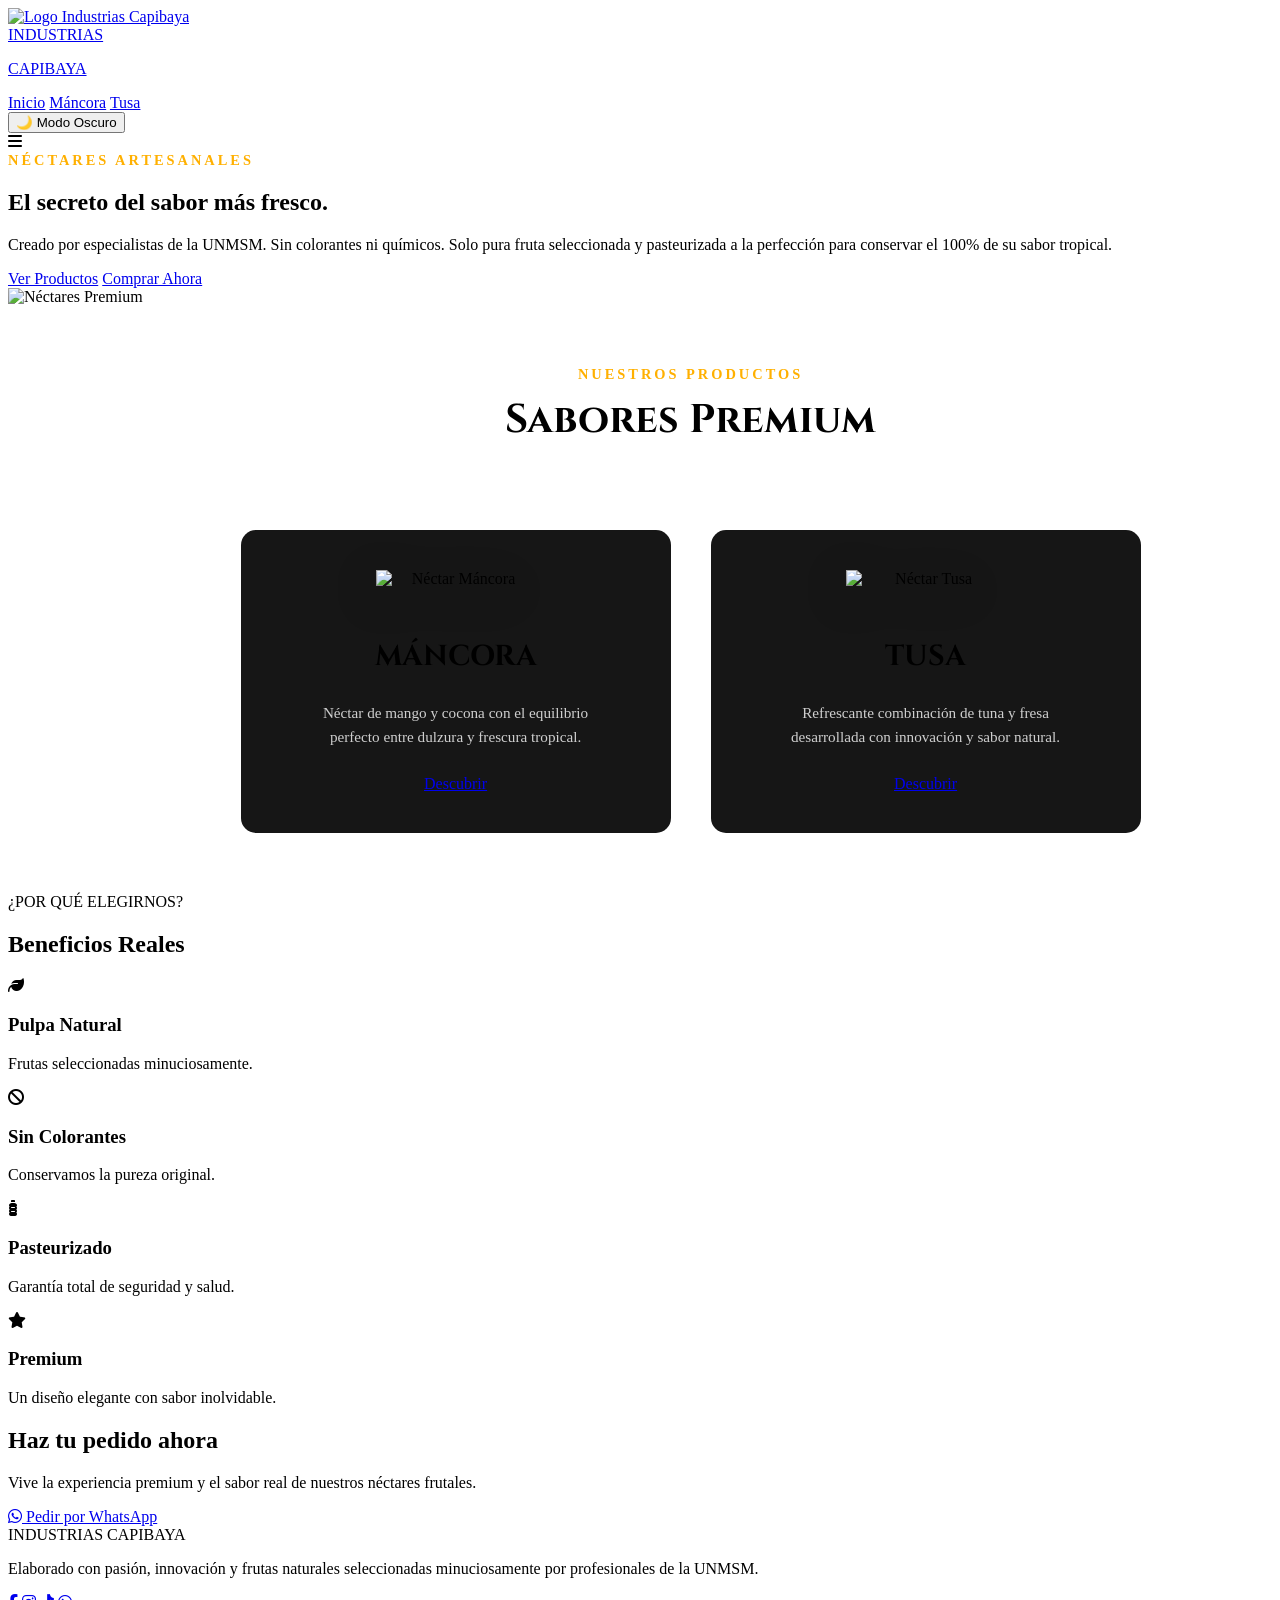
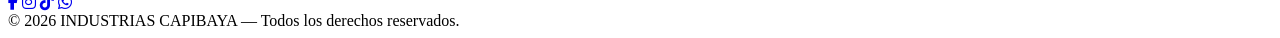
==== index.html @ 1cc76d68 "Add files via upload" ====
<!DOCTYPE html>
<html lang="es">
<head>
  <meta charset="UTF-8">
  <meta name="viewport" content="width=device-width, initial-scale=1.0">
  <title>INDUSTRIAS CAPIBAYA | Néctares Artesanales Premium</title>
  <link rel="stylesheet" href="css/styles.css">
  <link rel="preconnect" href="https://fonts.googleapis.com">
  <link rel="preconnect" href="https://fonts.gstatic.com" crossorigin>
  <link href="https://fonts.googleapis.com/css2?family=Cinzel:wght@500;700&family=Poppins:wght@300;400;500;600;700&display=swap" rel="stylesheet">
  <link rel="stylesheet" href="https://cdnjs.cloudflare.com/ajax/libs/font-awesome/6.5.2/css/all.min.css">
  <link rel="icon" href="img/logo.png">
</head>

<body data-page="home">

  <header class="header">
    <a href="index.html" class="logo">
      <img src="img/logo.png" alt="Logo Industrias Capibaya" class="logo__img">
      <div class="logo__text-container">
        <span class="logo__brand">INDUSTRIAS</span>
        <p class="logo__tagline">CAPIBAYA</p>
      </div>
    </a>

    <nav class="navbar" id="navbar">
      <a href="index.html" class="navbar__link navbar__link--active">Inicio</a>
      <a href="mancora.html" class="navbar__link">Máncora</a>
      <a href="tusa.html" class="navbar__link">Tusa</a>
    </nav>

    <div class="header__actions">
      <button id="themeToggle" class="theme-toggle" aria-label="Cambiar tema visual">
        <span class="theme-toggle__icon">🌙</span>
        <span class="theme-toggle__text">Modo Oscuro</span>
      </button>
      <div class="menu-btn" id="menuBtn">
        <i class="fa-solid fa-bars"></i>
      </div>
    </div>
  </header>

  <main class="main-content">
    
  <section class="hero" id="inicio">
    <div class="hero-content">
      
      <div class="hero-text">
        <span class="hero-mini" style="color: #ffb000; letter-spacing: 3px; font-weight: 600; font-size: 0.9rem;">NÉCTARES ARTESANALES</span>
        <h1>El secreto del sabor más fresco.</h1>
        <p>
          Creado por especialistas de la UNMSM. Sin colorantes ni químicos. 
          Solo pura fruta seleccionada y pasteurizada a la perfección para conservar el 100% de su sabor tropical.
        </p>
        <div class="hero-buttons">
          <a href="#productos" class="btn btn--secondary">Ver Productos</a>
          <a href="https://wa.me/51901165662?text=Hola,%20vi%20su%20web%20y%20quiero%20más%20información" target="_blank" class="btn btn--secondary">Comprar Ahora</a>
        </div>
      </div>

      <div class="hero-img">
        <img src="img/duo-bottles.png" alt="Néctares Premium">
      </div>

    </div>
  </section>

 <section class="details-section" id="productos" style="padding: 60px 4%; width: 100%; display: flex; flex-direction: column; align-items: center;">
      
      <div style="text-align: center; margin-bottom: 50px; width: 100%; display: block;">
        <span class="hero-product__subtitle" style="color: #ffb000; letter-spacing: 3px; font-weight: 600; font-size: 0.9rem; display: block; margin-bottom: 5px;">NUESTROS PRODUCTOS</span>
        <h2 style="font-family: 'Cinzel', serif; font-size: 2.5rem; margin-top: 10px; color: inherit; display: block;">Sabores Premium</h2>
      </div>

      <div class="ingredients-grid" style="display: grid; grid-template-columns: repeat(auto-fit, minmax(280px, 1fr)); gap: 40px; width: 100%; max-width: 900px; margin: 0 auto; padding: 0 20px;">
        
        <div class="ingredient-card product-card--mancora" style="padding: 40px 20px; background: var(--bg-card, #161616); border-radius: 15px; display: flex; flex-direction: column; align-items: center; text-align: center; transition: all 0.3s ease;">
          <img src="img/mancora-bottle.png" alt="Néctar Máncora" style="width: 100%; max-width: 160px; height: auto; margin-bottom: 20px; filter: drop-shadow(0 10px 20px rgba(0,0,0,0.3)); object-fit: contain;">
          <h3 style="font-family: 'Cinzel', serif; font-size: 1.8rem; margin-bottom: 10px; color: inherit;">MÁNCORA</h3>
          <p style="color: var(--text-muted, #cfcfcf); font-size: 0.95rem; line-height: 1.6; margin-bottom: 25px; max-width: 280px;">Néctar de mango y cocona con el equilibrio perfecto entre dulzura y frescura tropical.</p>
          <a href="mancora.html" class="btn btn--primary btn--discover" style="margin-top: auto;">Descubrir</a>
        </div>

        <div class="ingredient-card product-card--tusa" style="padding: 40px 20px; background: var(--bg-card, #161616); border-radius: 15px; display: flex; flex-direction: column; align-items: center; text-align: center; transition: all 0.3s ease;">
          <img src="img/tusa-bottle.png" alt="Néctar Tusa" style="width: 100%; max-width: 160px; height: auto; margin-bottom: 20px; filter: drop-shadow(0 10px 20px rgba(0,0,0,0.3)); object-fit: contain;">
          <h3 style="font-family: 'Cinzel', serif; font-size: 1.8rem; margin-bottom: 10px; color: inherit;">TUSA</h3>
          <p style="color: var(--text-muted, #cfcfcf); font-size: 0.95rem; line-height: 1.6; margin-bottom: 25px; max-width: 280px;">Refrescante combinación de tuna y fresa desarrollada con innovación y sabor natural.</p>
          <a href="tusa.html" class="btn btn--primary btn--discover" style="margin-top: auto;">Descubrir</a>
        </div>

      </div>
    </section>

    <section class="process-section" id="beneficios">
      <span class="process-section__subtitle">¿POR QUÉ ELEGIRNOS?</span>
      <h2 class="process-section__title">Beneficios Reales</h2>
      
      <div class="ingredients-grid" style="grid-template-columns: repeat(auto-fit, minmax(220px, 1fr)); gap: 25px;">
        <div class="ingredient-card">
          <i class="fa-solid fa-leaf ingredient-card__icon"></i>
          <h3 class="ingredient-card__name">Pulpa Natural</h3>
          <p class="ingredient-card__desc">Frutas seleccionadas minuciosamente.</p>
        </div>
        <div class="ingredient-card">
          <i class="fa-solid fa-ban ingredient-card__icon"></i>
          <h3 class="ingredient-card__name">Sin Colorantes</h3>
          <p class="ingredient-card__desc">Conservamos la pureza original.</p>
        </div>
        <div class="ingredient-card">
          <i class="fa-solid fa-bottle-water ingredient-card__icon"></i>
          <h3 class="ingredient-card__name">Pasteurizado</h3>
          <p class="ingredient-card__desc">Garantía total de seguridad y salud.</p>
        </div>
        <div class="ingredient-card">
          <i class="fa-solid fa-star ingredient-card__icon"></i>
          <h3 class="ingredient-card__name">Premium</h3>
          <p class="ingredient-card__desc">Un diseño elegante con sabor inolvidable.</p>
        </div>
      </div>
    </section>

    <section class="cta-banner">
      <div class="cta-banner__container">
        <h2 class="cta-banner__title">Haz tu pedido ahora</h2>
        <p class="cta-banner__text">Vive la experiencia premium y el sabor real de nuestros néctares frutales.</p>
        <a href="https://wa.me/51903060259?text=Hola,%20vi%20su%20web%20y%20quiero%20hacer%20un%20pedido" target="_blank" class="btn btn--whatsapp">
          <i class="fa-brands fa-whatsapp"></i> Pedir por WhatsApp
        </a>
      </div>
    </section>

  </main>

  <footer class="footer">
    <div class="footer__logo-title">INDUSTRIAS CAPIBAYA</div>
    <p class="footer__desc">Elaborado con pasión, innovación y frutas naturales seleccionadas minuciosamente por profesionales de la UNMSM.</p>
    <div class="footer__socials">
      <a href="#" class="footer__social-link" aria-label="Facebook"><i class="fa-brands fa-facebook-f"></i></a>
      <a href="#" class="footer__social-link" aria-label="Instagram"><i class="fa-brands fa-instagram"></i></a>
      <a href="#" class="footer__social-link" aria-label="TikTok"><i class="fa-brands fa-tiktok"></i></a>
      <a href="https://wa.me/51901165662" target="_blank" class="footer__social-link" aria-label="WhatsApp"><i class="fa-brands fa-whatsapp"></i></a>
    </div>
    <div class="footer__copy">
      &copy; 2026 INDUSTRIAS CAPIBAYA — Todos los derechos reservados.
    </div>
  </footer>

  <script src="js/script.js"></script>
</body>
</html>
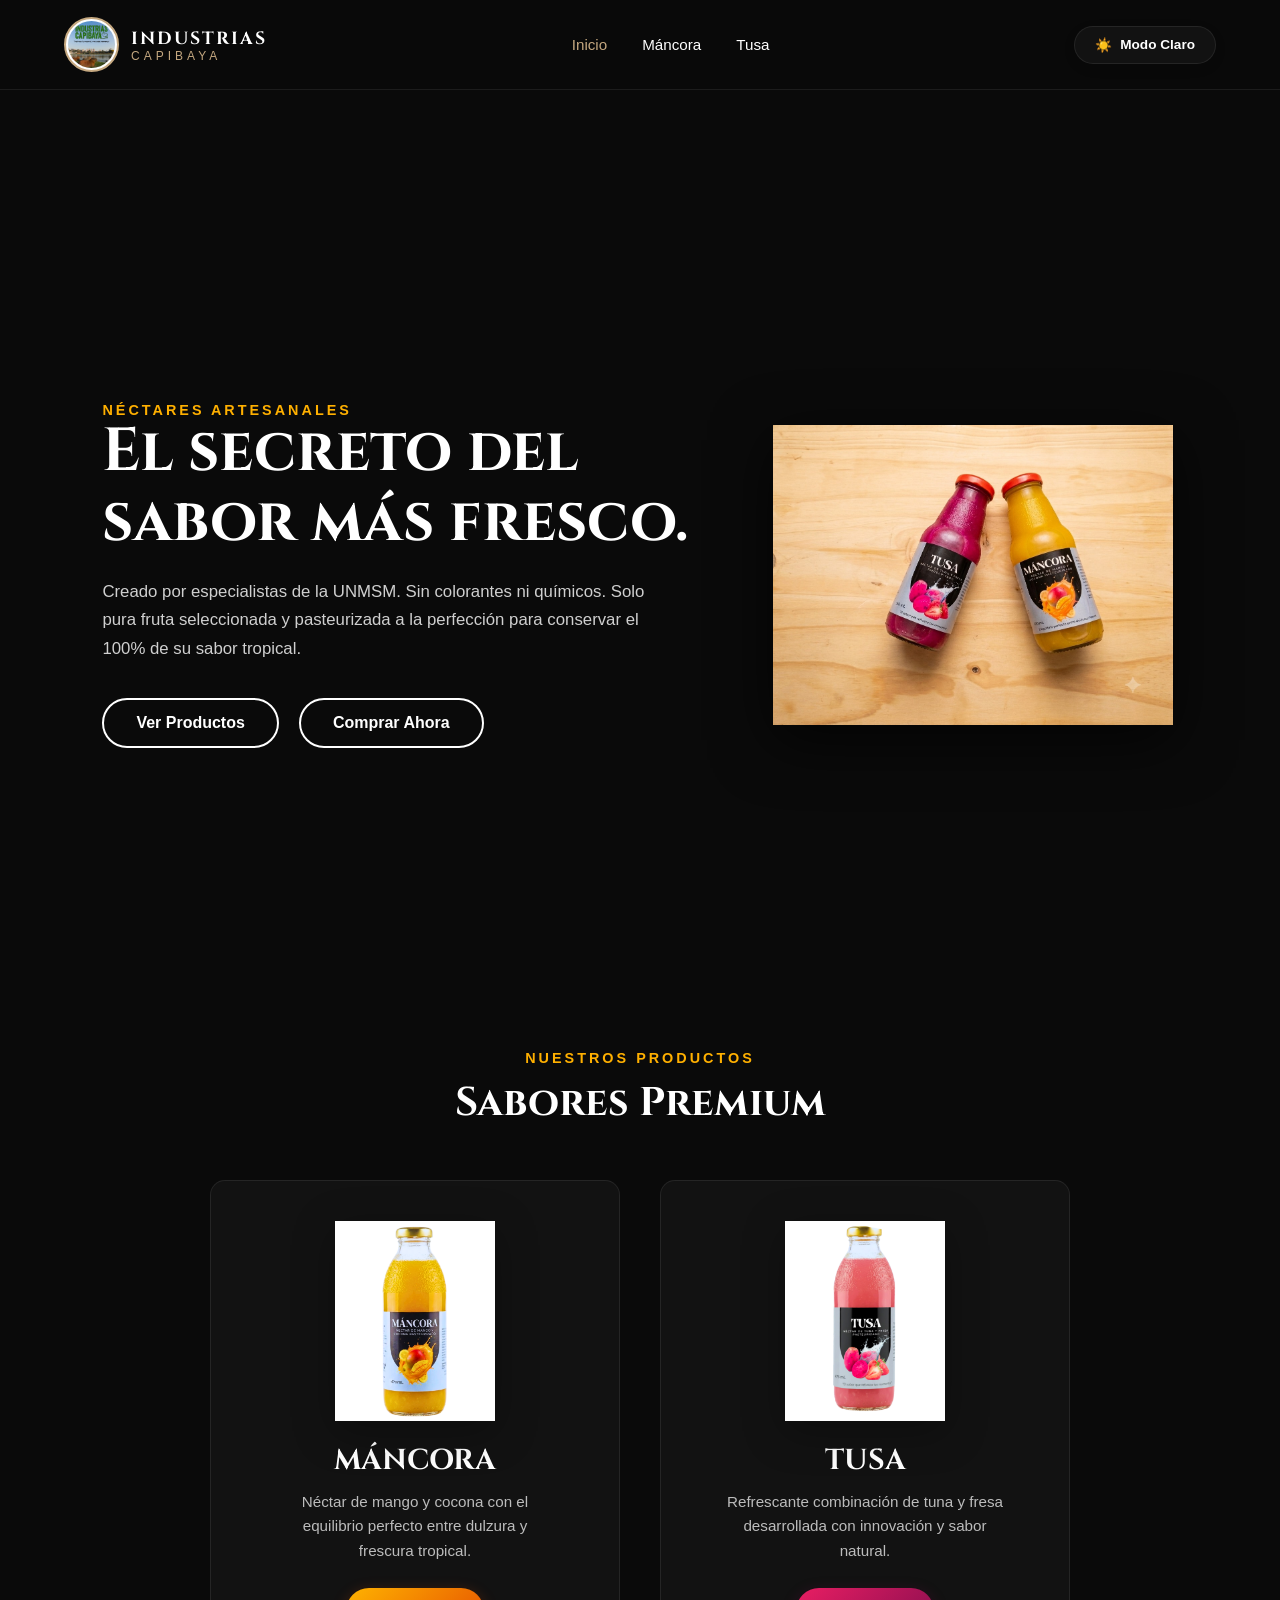
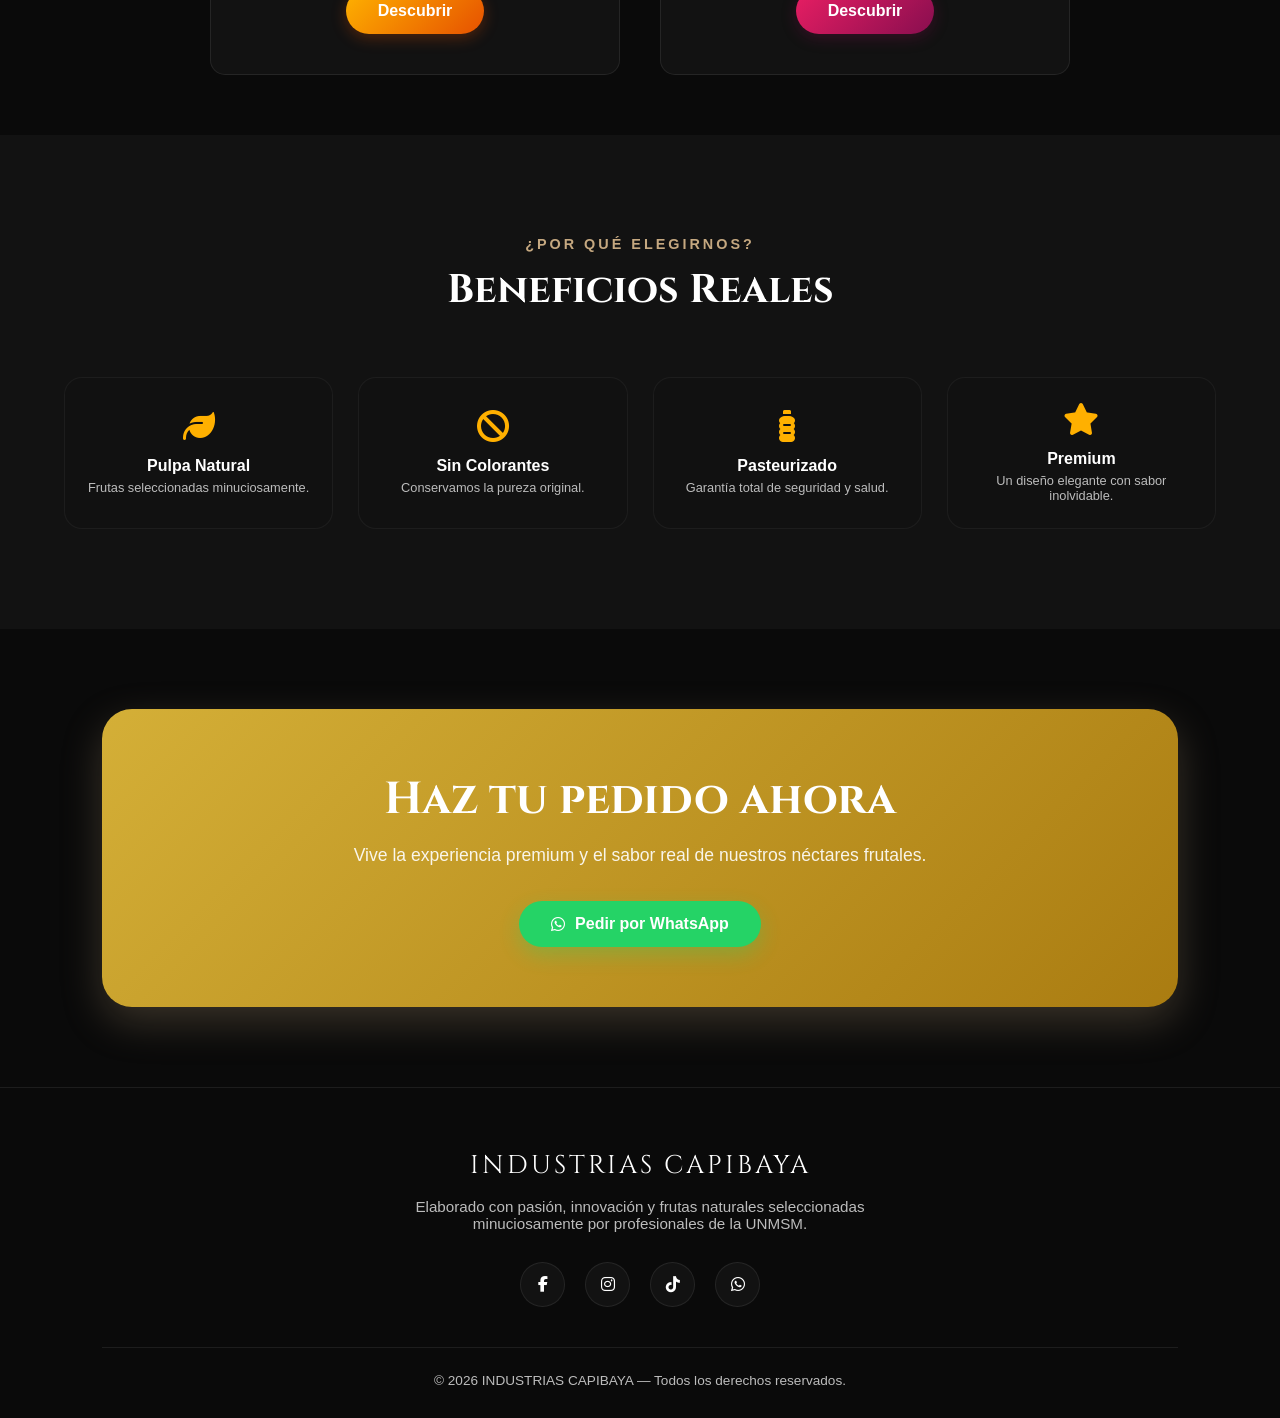
==== commit a3c07038: "Update index.html" ====
--- a/index.html
+++ b/index.html
@@ -136,7 +136,7 @@
     <p class="footer__desc">Elaborado con pasión, innovación y frutas naturales seleccionadas minuciosamente por profesionales de la UNMSM.</p>
     <div class="footer__socials">
       <a href="#" class="footer__social-link" aria-label="Facebook"><i class="fa-brands fa-facebook-f"></i></a>
-      <a href="#" class="footer__social-link" aria-label="Instagram"><i class="fa-brands fa-instagram"></i></a>
+      <a href="https://www.instagram.com/industriascapibaya.sac?utm_source=ig_web_button_share_sheet&igsh=ZDNlZDc0MzIxNw==" class="footer__social-link" aria-label="Instagram"><i class="fa-brands fa-instagram"></i></a>
       <a href="#" class="footer__social-link" aria-label="TikTok"><i class="fa-brands fa-tiktok"></i></a>
       <a href="https://wa.me/51901165662" target="_blank" class="footer__social-link" aria-label="WhatsApp"><i class="fa-brands fa-whatsapp"></i></a>
     </div>
@@ -147,4 +147,4 @@
 
   <script src="js/script.js"></script>
 </body>
-</html>+</html>
--- a/css/styles.css
+++ b/css/styles.css
@@ -0,0 +1,1031 @@
+/* ==========================================================================
+   1. VARIABLES Y CONFIGURACIÓN BASE
+   ========================================================================== */
+:root {
+    --font-primary: 'Poppins', sans-serif;
+    --font-accent: 'Cinzel', serif;
+    --transition-smooth: all 0.4s cubic-bezier(0.25, 0.8, 0.25, 1);
+    
+    /* Configuración por defecto: Modo Oscuro + Sabor TUSA */
+    --bg-main: #0a0a0a;
+    --bg-card: #121212;
+    --bg-nav: rgba(10, 10, 10, 0.75);
+    --text-main: #ffffff;
+    --text-muted: #bcbcbc;
+    --border-color: rgba(255, 255, 255, 0.08);
+    
+    /* Paleta TUSA (Magenta / Rosados Premium) */
+    --primary: #d11d5b;
+    --primary-gradient: linear-gradient(135deg, #e91e63, #880e4f);
+    --accent-glow: rgba(209, 29, 91, 0.3);
+}
+
+/* Variación de Sabor: MÁNCORA */
+body[data-product="mancora"] {
+    --primary: #ff9800;
+    --primary-gradient: linear-gradient(135deg, #ffb300, #e65100);
+    --accent-glow: rgba(255, 152, 0, 0.3);
+}
+
+/* ==========================================================================
+   VARIACIONES DE MODO CLARO (LIGHT MODE)
+   ========================================================================== */
+body.light-mode {
+    --bg-main: #f9f9f9;
+    --bg-card: #ffffff;
+    --bg-nav: rgba(249, 249, 249, 0.85);
+    --text-main: #111111;
+    --text-muted: #555555;
+    --border-color: rgba(0, 0, 0, 0.08);
+}
+
+/* Ajustes específicos de contrastes en Modo Claro */
+body.light-mode .step-process__circle {
+    background: var(--bg-card);
+    border: 2px solid var(--primary);
+}
+
+/* ==========================================================================
+   2. RESETS Y ESTILOS GLOBALES
+   ========================================================================== */
+* {
+    margin: 0;
+    padding: 0;
+    box-sizing: border-box;
+}
+
+html {
+    scroll-behavior: smooth;
+    font-size: 16px;
+}
+
+body {
+    font-family: var(--font-primary);
+    background-color: var(--bg-main);
+    color: var(--text-main);
+    overflow-x: hidden;
+    transition: var(--transition-smooth);
+}
+
+img {
+    max-width: 100%;
+    height: auto;
+}
+
+/* ==========================================================================
+   3. COMPONENTES: COMPARTIDOS (HEADER, FOOTER, BOTONES)
+   ========================================================================== */
+.header {
+    width: 100%;
+    height: 90px;
+    padding: 0 5%;
+    position: fixed;
+    top: 0;
+    left: 0;
+    display: flex;
+    justify-content: space-between;
+    align-items: center;
+    z-index: 1000;
+    backdrop-filter: blur(15px);
+    background: var(--bg-nav);
+    border-bottom: 1px solid var(--border-color);
+    transition: var(--transition-smooth);
+}
+
+.logo {
+    display: flex;
+    align-items: center;
+    gap: 12px;
+    text-decoration: none;
+}
+
+.logo__img {
+    width: 55px;
+    height: 55px;
+    border-radius: 50%;
+    border: 2px solid var(--primary);
+    background: #fff;
+    padding: 2px;
+}
+
+.logo__text-container {
+    display: flex;
+    flex-direction: column;
+}
+
+.logo__brand {
+    font-family: var(--font-accent);
+    font-size: 1.1rem;
+    font-weight: 700;
+    letter-spacing: 2px;
+    color: var(--text-main);
+}
+
+.logo__tagline {
+    font-size: 0.75rem;
+    color: var(--primary);
+    letter-spacing: 4px;
+    margin-top: -2px;
+}
+
+.navbar {
+    display: flex;
+    gap: 35px;
+}
+
+.navbar__link {
+    color: var(--text-main);
+    text-decoration: none;
+    font-weight: 500;
+    font-size: 0.95rem;
+    transition: var(--transition-smooth);
+    position: relative;
+}
+
+.navbar__link:hover,
+.navbar__link--active {
+    color: var(--primary);
+}
+
+.header__actions {
+    display: flex;
+    align-items: center;
+    gap: 20px;
+}
+
+.theme-toggle {
+    background: var(--bg-card);
+    border: 1px solid var(--border-color);
+    color: var(--text-main);
+    padding: 10px 20px;
+    border-radius: 30px;
+    cursor: pointer;
+    display: flex;
+    align-items: center;
+    gap: 8px;
+    font-weight: 600;
+    font-size: 0.85rem;
+    box-shadow: 0 4px 15px rgba(0,0,0,0.05);
+    transition: var(--transition-smooth);
+}
+
+.theme-toggle:hover {
+    transform: translateY(-2px);
+    border-color: var(--primary);
+}
+
+.menu-btn {
+    display: none;
+    font-size: 1.5rem;
+    cursor: pointer;
+    color: var(--text-main);
+}
+
+/* Botones universales */
+.btn {
+    display: inline-flex;
+    align-items: center;
+    justify-content: center;
+    gap: 10px;
+    padding: 14px 32px;
+    border-radius: 50px;
+    text-decoration: none;
+    font-weight: 600;
+    transition: var(--transition-smooth);
+    cursor: pointer;
+    border: none;
+}
+
+.btn--primary {
+    background: var(--primary-gradient);
+    color: #ffffff;
+    box-shadow: 0 8px 25px var(--accent-glow);
+}
+
+.btn--primary:hover {
+    transform: translateY(-3px);
+    box-shadow: 0 12px 30px var(--accent-glow);
+}
+
+.btn--secondary {
+    background: transparent;
+    color: var(--text-main);
+    border: 2px solid var(--text-main);
+}
+
+.btn--secondary:hover {
+    background: var(--text-main);
+    color: var(--bg-main);
+}
+
+/* ==========================================================================
+   4. ESTRUCTURA Y UI DE LA LANDING DE PRODUCTO (PLANTILLA MAESTRA)
+   ========================================================================== */
+.main-content {
+    padding-top: 90px;
+}
+
+/* ==========================================================================
+   REPARACIÓN DE PORTADAS (HERO & HERO-PRODUCT) - DOS COLUMNAS / RESPONSIVE
+   ========================================================================== */
+
+/* Contenedor base de la portada de Inicio */
+/* HERO PRINCIPAL & PORTADAS DE PRODUCTOS UNIFICADAS */
+.hero {
+  width: 100%;
+  min-height: 100vh;
+  display: flex;
+  justify-content: center;
+  align-items: center;
+  padding: 130px 8% 60px 8%;
+  position: relative;
+  overflow: hidden;
+  background: #0a0a0a;
+}
+
+.hero-product {
+  width: 100%;
+  min-height: 85vh;
+  display: flex;
+  justify-content: center;
+  align-items: center;
+  padding: 140px 8% 60px 8%;
+  position: relative;
+  overflow: hidden;
+  background: #0a0a0a;
+}
+
+/* Grillas simétricas de 2 columnas para PC/Laptop */
+.hero-content, 
+.hero-product__grid {
+  display: grid;
+  grid-template-columns: 1.2fr 0.8fr;
+  gap: 50px;
+  width: 100%;
+  max-width: 1200px;
+  align-items: center;
+}
+
+/* Columnas de Texto */
+.hero-text, 
+.hero-product__content {
+  display: flex;
+  flex-direction: column;
+  justify-content: center;
+  text-align: left;
+  z-index: 2;
+}
+
+.hero-text h1, 
+.hero-product__title {
+  font-family: 'Cinzel', serif;
+  font-size: 3.8rem;
+  line-height: 1.15;
+  margin-bottom: 20px;
+}
+
+.hero-text p, 
+.hero-product__description {
+  font-size: 1.05rem;
+  line-height: 1.7;
+  color: #cfcfcf;
+  margin-bottom: 35px;
+  max-width: 580px;
+}
+
+.hero-buttons, 
+.hero-product__actions {
+  display: flex;
+  gap: 20px;
+  flex-wrap: wrap;
+}
+
+/* Columnas de Imagen */
+.hero-img, 
+.hero-product__image-container {
+  display: flex;
+  justify-content: center;
+  align-items: center;
+  width: 100%;
+  z-index: 2;
+}
+
+/* Ajuste estricto para evitar el desborde gigante de las botellas */
+.hero-img img, 
+.hero-product__image-container img {
+  width: 100%;
+  max-width: 400px;
+  height: auto;
+  object-fit: contain;
+  filter: drop-shadow(0 15px 30px rgba(0,0,0,0.7));
+  animation: floatProduct 4s ease-in-out infinite;
+}
+
+@keyframes floatProduct {
+  0% { transform: translateY(0px); }
+  50% { transform: translateY(-12px); }
+  100% { transform: translateY(0px); }
+}
+
+/* --- SECCIÓN INGREDIENTES Y BENEFICIOS --- */
+.details-section {
+    padding: 100px 8%;
+    background-color: var(--bg-main);
+}
+
+.details-section__grid {
+    display: grid;
+    grid-template-columns: 1.2fr 0.8fr;
+    gap: 80px;
+}
+
+.details-section__title {
+    font-family: var(--font-accent);
+    font-size: 2rem;
+    margin-bottom: 35px;
+    position: relative;
+    padding-bottom: 15px;
+}
+
+.details-section__title::after {
+    content: '';
+    position: absolute;
+    bottom: 0;
+    left: 0;
+    width: 60px;
+    height: 3px;
+    background: var(--primary);
+}
+
+/* Grilla de Ingredientes */
+/* Contenedor de la cuadrícula de ingredientes */
+.ingredients-grid {
+  display: grid;
+  /* Define que las tarjetas tengan un tamaño mínimo de 220px y máximo proporcional uniforme */
+  grid-template-columns: repeat(auto-fit, minmax(220px, 1fr));
+  gap: 25px;
+  width: 100%;
+}
+
+/* Tarjeta individual */
+.ingredient-card {
+  background: #111; /* Color base oscuro */
+  border-radius: 20px;
+  padding: 30px 20px;
+  text-align: center;
+  display: flex;
+  flex-direction: column;
+  align-items: center;
+  justify-content: center;
+  transition: 0.4s ease;
+  min-height: 180px; /* Forzar a que todas tengan exactamente el mismo alto mínimo */
+  border: 1px solid rgba(255, 255, 255, 0.05); /* Borde sutil para que no se pierda en el fondo */
+}
+
+.ingredient-card:hover {
+  transform: translateY(-5px);
+  border-color: var(--primary, #ffb000); /* Si no encuentra --primary, usa el dorado por defecto */
+}
+
+/* Iconos dentro de las tarjetas */
+.ingredient-card__icon {
+  font-size: 2rem;
+  margin-bottom: 15px;
+  display: block;
+  color: #ffb000; /* Color por defecto para que no salga negro u oculto */
+}
+
+/* Forzamos a que el título sea blanco en el modo oscuro */
+.ingredient-card__name {
+  font-size: 1rem;
+  font-weight: 600;
+  margin-bottom: 5px;
+  color: #ffffff; 
+}
+
+/* Ajuste del texto secundario */
+.ingredient-card__desc {
+  font-size: 0.8rem;
+  color: var(--text-muted, #b0b0b0); /* Si no encuentra --text-muted, usa un gris claro legible */
+}
+
+/* ===================================================
+   SOPORTE PARA MODO CLARO (Añade esto al final de tu CSS)
+   =================================================== */
+body.light-mode .ingredient-card {
+  background: #ffffff;
+  border: 1px solid rgba(0, 0, 0, 0.06);
+  box-shadow: 0 10px 25px rgba(0, 0, 0, 0.05);
+}
+
+body.light-mode .ingredient-card__name {
+  color: #111111; /* El título cambia a negro en modo claro */
+}
+
+body.light-mode .ingredient-card__desc {
+  color: #666666; /* La descripción cambia a un gris oscuro legible */
+}
+/* Lista de Beneficios */
+.benefits-list {
+    display: flex;
+    flex-direction: column;
+    gap: 20px;
+}
+
+.benefit-item {
+    display: flex;
+    align-items: center;
+    gap: 15px;
+    background: var(--bg-card);
+    padding: 18px 25px;
+    border-radius: 15px;
+    border-left: 4px solid var(--primary);
+    box-shadow: 0 5px 15px rgba(0,0,0,0.02);
+}
+
+.benefit-item__icon {
+    color: var(--primary);
+    font-size: 1.2rem;
+}
+
+.benefit-item__text {
+    font-weight: 500;
+    font-size: 1rem;
+}
+
+/* --- SECCIÓN PROCESO (LÍNEA DE TIEMPO HORIZONTAL) --- */
+.process-section {
+    padding: 100px 5%;
+    background: var(--bg-card);
+    text-align: center;
+}
+
+.process-section__subtitle {
+    color: var(--primary);
+    font-weight: 600;
+    letter-spacing: 3px;
+    font-size: 0.9rem;
+}
+
+.process-section__title {
+    font-family: var(--font-accent);
+    font-size: 2.5rem;
+    margin-top: 10px;
+    margin-bottom: 60px;
+}
+
+.timeline {
+    display: grid;
+    grid-template-columns: repeat(6, 1fr);
+    gap: 20px;
+    position: relative;
+}
+
+/* Línea conectora trasera desktop */
+.timeline::before {
+    content: '';
+    position: absolute;
+    top: 45px;
+    left: 5%;
+    width: 90%;
+    height: 2px;
+    background: var(--border-color);
+    z-index: 1;
+}
+
+.step-process {
+    position: relative;
+    z-index: 2;
+    display: flex;
+    flex-direction: column;
+    align-items: center;
+    opacity: 0;
+    transform: translateY(30px);
+    transition: all 0.6s ease;
+}
+
+.step-process.show {
+    opacity: 1;
+    transform: translateY(0);
+}
+
+.step-process__circle {
+    width: 90px;
+    height: 90px;
+    border-radius: 50%;
+    background: var(--bg-main);
+    border: 2px solid var(--border-color);
+    display: flex;
+    justify-content: center;
+    align-items: center;
+    margin-bottom: 20px;
+    box-shadow: 0 10px 20px rgba(0,0,0,0.1);
+    transition: var(--transition-smooth);
+}
+
+.step-process:hover .step-process__circle {
+    border-color: var(--primary);
+    transform: scale(1.1);
+    box-shadow: 0 10px 25px var(--accent-glow);
+}
+
+.step-process__icon {
+    font-size: 1.8rem;
+    color: var(--primary);
+}
+
+.step-process__number {
+    font-size: 0.75rem;
+    font-weight: 700;
+    color: var(--primary);
+    margin-bottom: 5px;
+}
+
+.step-process__name {
+    font-size: 1rem;
+    font-weight: 600;
+    margin-bottom: 8px;
+}
+
+.step-process__desc {
+    font-size: 0.8rem;
+    color: var(--text-muted);
+    padding: 0 10px;
+    line-height: 1.4;
+}
+
+/* --- CALL TO ACTION (CTA) BAR --- */
+.cta-banner {
+    padding: 80px 8%;
+    background: var(--bg-main);
+}
+
+.cta-banner__container {
+    background: var(--primary-gradient);
+    border-radius: 30px;
+    padding: 60px;
+    text-align: center;
+    box-shadow: 0 15px 40px var(--accent-glow);
+}
+
+.cta-banner__title {
+    font-family: var(--font-accent);
+    font-size: 2.8rem;
+    color: #ffffff;
+    margin-bottom: 15px;
+}
+
+.cta-banner__text {
+    font-size: 1.1rem;
+    color: rgba(255, 255, 255, 0.9);
+    margin-bottom: 35px;
+    max-width: 600px;
+    margin-left: auto;
+    margin-right: auto;
+}
+
+.btn--whatsapp {
+    background: #25d366;
+    color: white;
+    box-shadow: 0 8px 20px rgba(37, 211, 102, 0.3);
+}
+
+.btn--whatsapp:hover {
+    background: #20ba5a;
+    box-shadow: 0 12px 25px rgba(37, 211, 102, 0.5);
+}
+
+/* ==========================================================================
+   5. FOOTER UNIVERSAL
+   ========================================================================== */
+.footer {
+    padding: 60px 8% 30px 8%;
+    background: var(--bg-main);
+    border-top: 1px solid var(--border-color);
+    text-align: center;
+}
+
+.footer__logo-title {
+    font-family: var(--font-accent);
+    font-size: 1.6rem;
+    letter-spacing: 3px;
+    margin-bottom: 15px;
+}
+
+.footer__desc {
+    color: var(--text-muted);
+    max-width: 500px;
+    margin: 0 auto 30px auto;
+    font-size: 0.95rem;
+}
+
+.footer__socials {
+    display: flex;
+    justify-content: center;
+    gap: 20px;
+    margin-bottom: 40px;
+}
+
+.footer__social-link {
+    width: 45px;
+    height: 45px;
+    border-radius: 50%;
+    background: var(--bg-card);
+    color: var(--text-main);
+    display: flex;
+    justify-content: center;
+    align-items: center;
+    text-decoration: none;
+    border: 1px solid var(--border-color);
+    transition: var(--transition-smooth);
+}
+
+.footer__social-link:hover {
+    background: var(--primary);
+    color: #fff;
+    transform: translateY(-4px);
+}
+
+.footer__copy {
+    font-size: 0.85rem;
+    color: var(--text-muted);
+    border-top: 1px solid var(--border-color);
+    padding-top: 25px;
+}
+
+
+/* Ajustes específicos para pulir la Página de Inicio (Index) */
+.main-content {
+    overflow: hidden; /* Evita desbordamientos laterales raros como el de la captura */
+}
+
+/* Si deseas usar la imagen de los capibaras en el fondo de forma elegante y sutil sin romper el texto */
+body {
+    position: relative;
+}
+
+/* Corrección de padding extra para componentes reutilizados en el index */
+#productos .ingredient-card {
+    background: var(--bg-card);
+    border: 1px solid var(--border-color);
+    transition: var(--transition-smooth);
+}
+
+/* ==========================================================================
+   VARIACIÓN EXCLUSIVA PARA LA PÁGINA DE INICIO (HOME NEUTRAL PREMIUM)
+   ========================================================================== */
+body[data-page="home"] {
+    /* Paleta Corporativa: Ámbar Dorado / Oro Orgánico Premium */
+    --primary: #c5a880; 
+    --primary-gradient: linear-gradient(135deg, #d4af37, #aa7c11);
+    --accent-glow: rgba(197, 168, 128, 0.25);
+}
+
+/* Ajuste de color para las tarjetas individuales de sabores dentro de la Home */
+body[data-page="home"] .product-card--mancora .btn--discover {
+    background: linear-gradient(135deg, #ffb300, #e65100) !important;
+    box-shadow: 0 4px 15px rgba(230, 81, 0, 0.3);
+}
+
+body[data-page="home"] .product-card--tusa .btn--discover {
+    background: linear-gradient(135deg, #e91e63, #880e4f) !important;
+    box-shadow: 0 4px 15px rgba(136, 14, 79, 0.3);
+}
+
+/* Evita que los botones de descubrir se deformen o pierdan el estilo premium */
+.btn--discover {
+    color: #ffffff !important;
+}
+
+
+
+
+/* ===================================================
+   ESTRUCTURA GLOBAL Y MÁRGENES RESPONSIVOS
+=================================================== */
+
+.details-section {
+  padding: 80px 5%; /* Margen lateral adaptable en pantallas medianas */
+  width: 100%;
+  display: flex;
+  justify-content: center; /* Centra el contenido en pantallas gigantes */
+}
+
+.details-container-row {
+  display: grid;
+  grid-template-columns: 1.3fr 1fr; /* Proporción equilibrada para las 2 columnas */
+  gap: 50px;
+  align-items: start;
+  width: 100%;
+  max-width: 1200px; /* ¡CLAVE! Evita que se estire infinitamente en monitores grandes */
+}
+
+/* Títulos de las columnas */
+.section-title-left {
+  margin-bottom: 30px;
+}
+
+.section-title-left span {
+  letter-spacing: 3px;
+  font-size: 0.85rem;
+  display: block;
+  margin-bottom: 5px;
+  font-weight: 600;
+}
+
+.section-title-left h2 {
+  font-size: 2.2rem;
+  font-family: 'Cinzel', serif;
+  line-height: 1.2;
+}
+
+
+
+
+/* Reducción del tamaño de tarjetas en la grilla para que entren perfecto en la columna */
+.ingredients-grid {
+  display: grid;
+  grid-template-columns: repeat(auto-fit, minmax(160px, 1fr));
+  gap: 20px;
+  width: 100%;
+}
+
+.ingredient-card {
+  background: #111;
+  border-radius: 18px;
+  padding: 25px 15px;
+  text-align: center;
+  display: flex;
+  flex-direction: column;
+  align-items: center;
+  justify-content: center;
+  transition: 0.4s ease;
+  min-height: 150px;
+  border: 1px solid rgba(255, 255, 255, 0.05);
+}
+
+/* Lista vertical estilizada para los beneficios */
+.benefits-list-vertical {
+  display: flex;
+  flex-direction: column;
+  gap: 18px;
+  width: 100%;
+}
+
+.benefit-row-item {
+  background: #111;
+  padding: 20px 25px;
+  border-radius: 15px;
+  display: flex;
+  align-items: center;
+  gap: 20px;
+  border-left: 4px solid #ffb000; /* Detalle premium de línea de color de la marca */
+  border-top: 1px solid rgba(255, 255, 255, 0.02);
+  border-right: 1px solid rgba(255, 255, 255, 0.02);
+  border-bottom: 1px solid rgba(255, 255, 255, 0.02);
+  transition: 0.3s ease;
+}
+
+.benefit-row-item:hover {
+  transform: translateX(5px);
+}
+
+.benefit-row-item i {
+  font-size: 1.4rem;
+  color: #ffb000;
+}
+
+.benefit-row-item p {
+  font-size: 1.05rem;
+  font-weight: 500;
+  color: #ffffff;
+}
+
+/* ===================================================
+   ADAPTACIÓN PARA MODO CLARO (LIGHT MODE)
+=================================================== */
+body.light-mode .ingredient-card,
+body.light-mode .benefit-row-item {
+  background: white;
+  border: 1px solid rgba(0, 0, 0, 0.06);
+}
+
+body.light-mode .benefit-row-item {
+  border-left: 4px solid #ffb000; /* Mantiene la barra de color */
+  box-shadow: 0 5px 15px rgba(0, 0, 0, 0.03);
+}
+
+body.light-mode .benefit-row-item p {
+  color: #111111;
+}
+
+body.light-mode .section-title-left h2 {
+  color: #111111;
+}
+
+
+/* ===================================================
+   VINCULACIÓN ESPECÍFICA PARA EL TEMA DE TUSA
+=================================================== */
+
+/* Subtítulos pequeños */
+.tusa-theme .section-title-left span {
+  color: #e11d48; /* Tono magenta/fresa premium */
+}
+
+/* Iconos de ingredientes e iconos de beneficios (fuerza el color fresa) */
+.tusa-theme .ingredient-card__icon,
+.tusa-theme .benefit-row-item i,
+.tusa-theme .benefit-row-item .fa-circle-check {
+  color: #e11d48 !important;
+}
+
+/* Líneas izquierdas de los bloques de beneficios */
+.tusa-theme .benefit-row-item {
+  border-left: 4px solid #e11d48 !important;
+}
+
+/* Efectos Hover interactivos (Tarjetas y Beneficios) */
+.tusa-theme .ingredient-card:hover {
+  transform: translateY(-5px);
+  border-color: #e11d48;
+  box-shadow: 0 10px 20px rgba(225, 29, 72, 0.1);
+}
+
+.tusa-theme .benefit-row-item:hover {
+  transform: translateX(5px);
+  box-shadow: 0 8px 20px rgba(225, 29, 72, 0.15) !important;
+}
+
+/* ===================================================
+   SOPORTE DE MODO CLARO EXCLUSIVO PARA TUSA
+=================================================== */
+body.light-mode .tusa-theme .ingredient-card,
+body.light-mode .tusa-theme .benefit-row-item {
+  background: white;
+  border: 1px solid rgba(0, 0, 0, 0.06);
+}
+
+body.light-mode .tusa-theme .benefit-row-item {
+  border-left: 4px solid #e11d48 !important;
+  box-shadow: 0 5px 15px rgba(0, 0, 0, 0.03);
+}
+
+/* ==========================================================================
+   6. RESPONSIVE DESIGN (MEDIA QUERIES UNIFICADAS)
+   ========================================================================== */
+
+/* --- TABLETS Y LAPTOPS PEQUEÑAS (Menos de 1024px) --- */
+@media (max-width: 1024px) {
+    /* Estilos base existentes */
+    .timeline {
+        grid-template-columns: repeat(3, 1fr);
+        gap: 40px 20px;
+    }
+    .timeline::before {
+        display: none; /* Quitamos línea horizontal en tablet/mobile */
+    }
+    .details-section__grid {
+        grid-template-columns: 1fr;
+        gap: 50px;
+    }
+
+    /* Ajustes unificados para la sección de dos columnas */
+    .details-section {
+        padding: 60px 6%;
+    }
+    .details-container-row {
+        gap: 40px;
+        grid-template-columns: 1.2fr 1fr; /* Mantiene dos columnas pero más compactas */
+    }
+    .section-title-left h2 {
+        font-size: 1.8rem;
+    }
+}
+
+/* --- CELULARES Y DISPOSITIVOS MÓVILES (Menos de 768px) --- */
+@media (max-width: 768px) {
+    .header { padding: 0 20px; }
+    .menu-btn { display: block; }
+    
+    .navbar {
+        position: absolute;
+        top: 90px;
+        left: -100%;
+        width: 100%;
+        height: calc(100vh - 90px);
+        background: var(--bg-card, #111);
+        flex-direction: column;
+        align-items: center;
+        padding-top: 60px;
+        gap: 40px;
+        transition: var(--transition-smooth, 0.5s);
+    }
+    
+    .navbar.active { left: 0; }
+    
+    /* MODIFICACIÓN CLAVE: Fuerza una sola columna vertical en celulares */
+    .hero, .hero-product {
+        padding: 120px 4% 50px 4%;
+        min-height: auto;
+    }
+
+    .hero-content, 
+    .hero-product__grid {
+        grid-template-columns: 1fr; /* Una encima de la otra */
+        gap: 35px;
+        text-align: center;
+    }
+    
+    .hero-text, 
+    .hero-product__content {
+        text-align: center;
+        align-items: center;
+    }
+    
+    .hero-text h1, 
+    .hero-product__title {
+        font-size: 2.3rem; /* Tamaño optimizado para smartphones */
+    }
+    
+    .hero-text p, 
+    .hero-product__description { 
+        font-size: 0.95rem;
+        margin: 0 auto 25px auto; 
+    }
+    
+    .hero-buttons, 
+    .hero-product__actions { 
+        justify-content: center; 
+    }
+    
+    /* En celulares, la botella se renderiza encima del texto */
+    .hero-img, 
+    .hero-product__image-container { 
+        order: -1; 
+    }
+    
+    .hero-img img, 
+    .hero-product__image-container img {
+        max-width: 260px; /* Tamaño ideal y controlado en teléfono */
+    }
+    
+    .ingredients-grid { grid-template-columns: repeat(auto-fit, minmax(140px, 1fr)); }
+    .timeline { grid-template-columns: 1fr; gap: 40px; }
+    
+    .cta-banner__container { padding: 40px 20px; }
+    .cta-banner__title { font-size: 2rem; }
+
+
+    /* ===================================================
+       AJUSTES DE LA SECCIÓN DE INGREDIENTES Y BENEFICIOS
+       =================================================== */
+    .details-section {
+        padding: 50px 4%;
+    }
+    .details-container-row {
+        grid-template-columns: 1fr; /* ¡Pasa a una sola columna vertical! */
+        gap: 45px;
+    }
+    .section-title-left {
+        text-align: center; /* Centra títulos para pantallas táctiles */
+        margin-bottom: 25px;
+    }
+    .ingredients-grid {
+        /* Fuerza a que salgan 2 tarjetas por fila de forma responsiva */
+        grid-template-columns: repeat(auto-fit, minmax(140px, 1fr)); 
+        gap: 15px;
+    }
+    .ingredient-card {
+        padding: 20px 10px;
+        min-height: 130px;
+    }
+    .benefit-row-item {
+        padding: 15px 20px;
+        gap: 15px;
+    }
+}
+
+
+
+
+
+/* ===================================================
+   SOPORTE DE MODO CLARO PARA LAS PORTADAS (HERO)
+=================================================== */
+
+/* Cambia los fondos, títulos y descripciones a oscuro en modo claro */
+body.light-mode .hero,
+body.light-mode .hero-product {
+  background: #f9f9f9; /* Un fondo claro premium para las portadas */
+}
+
+body.light-mode .hero-text h1,
+body.light-mode .hero-product__title {
+  color: #111111 !important; /* El título pasa a negro para que resalte perfectamente */
+}
+
+body.light-mode .hero-text p,
+body.light-mode .hero-product__description {
+  color: #444444 !important; /* La descripción pasa a un gris oscuro muy legible */
+}
